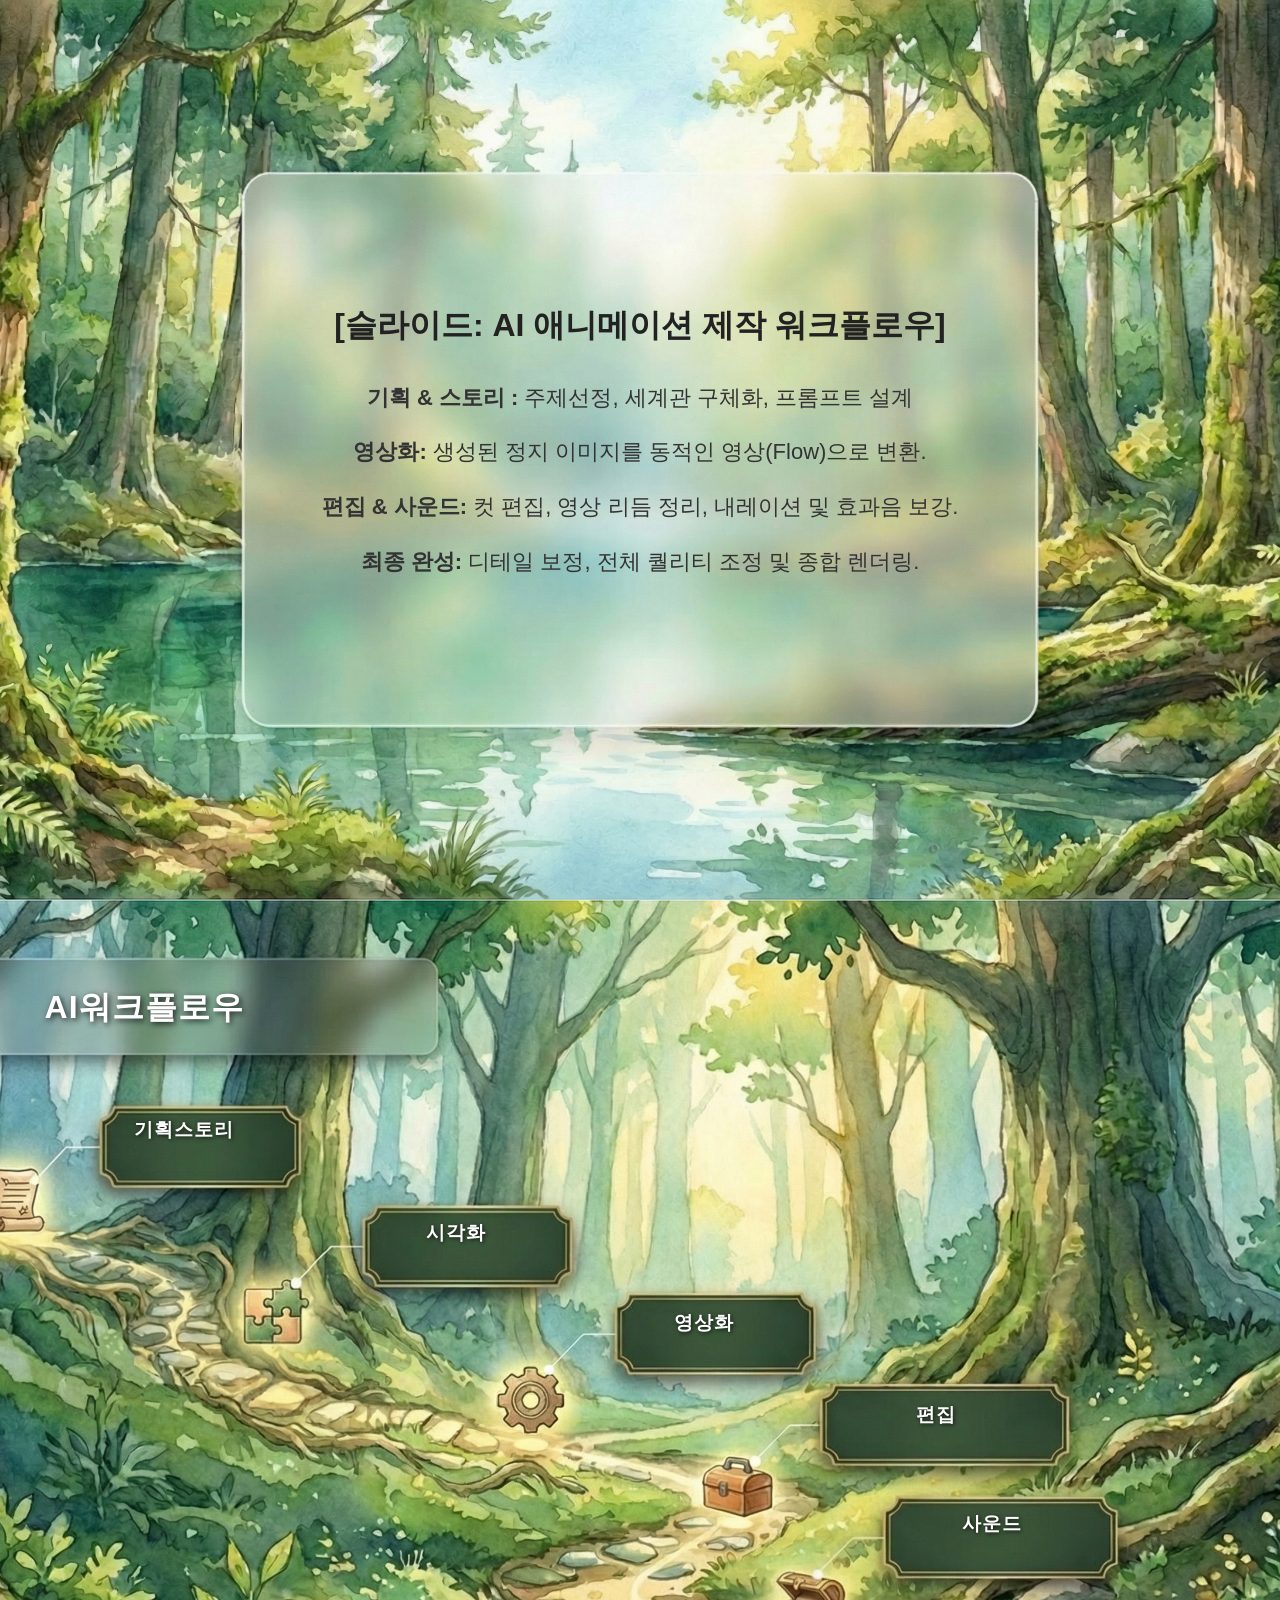
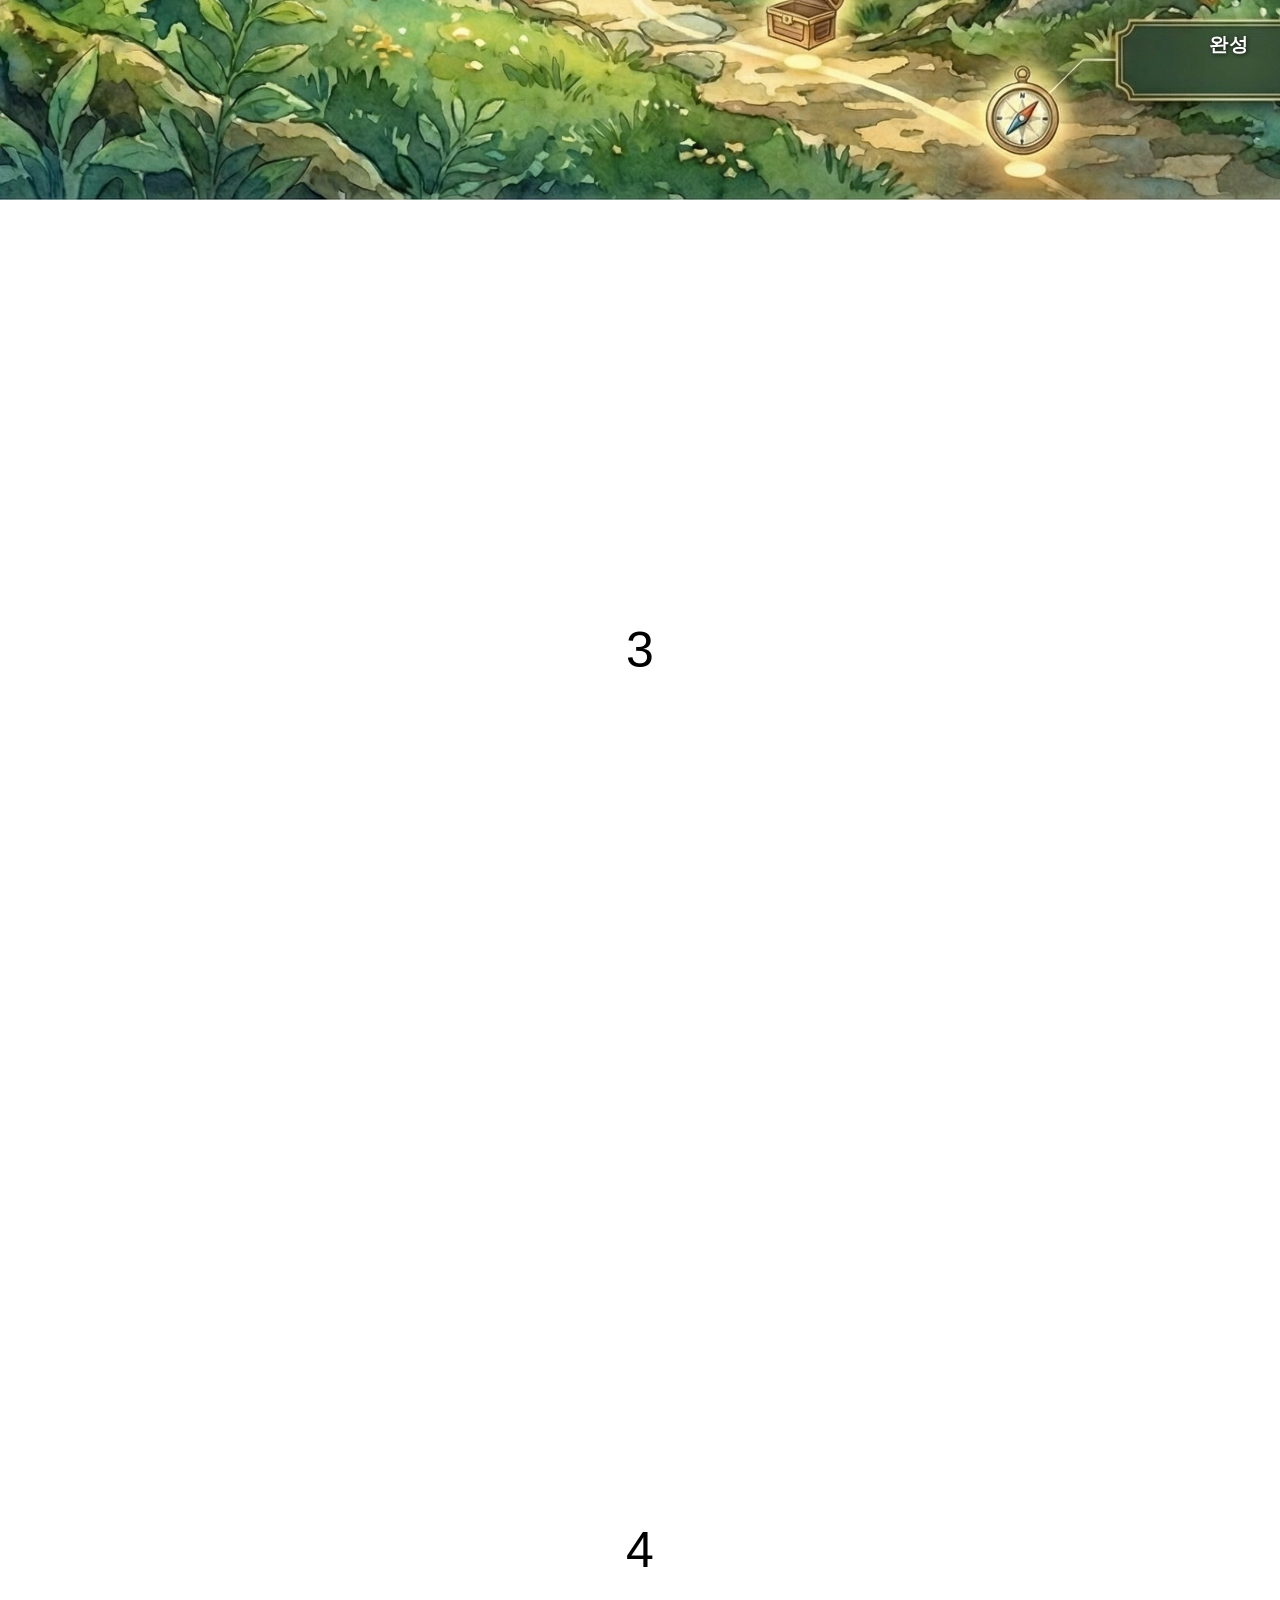
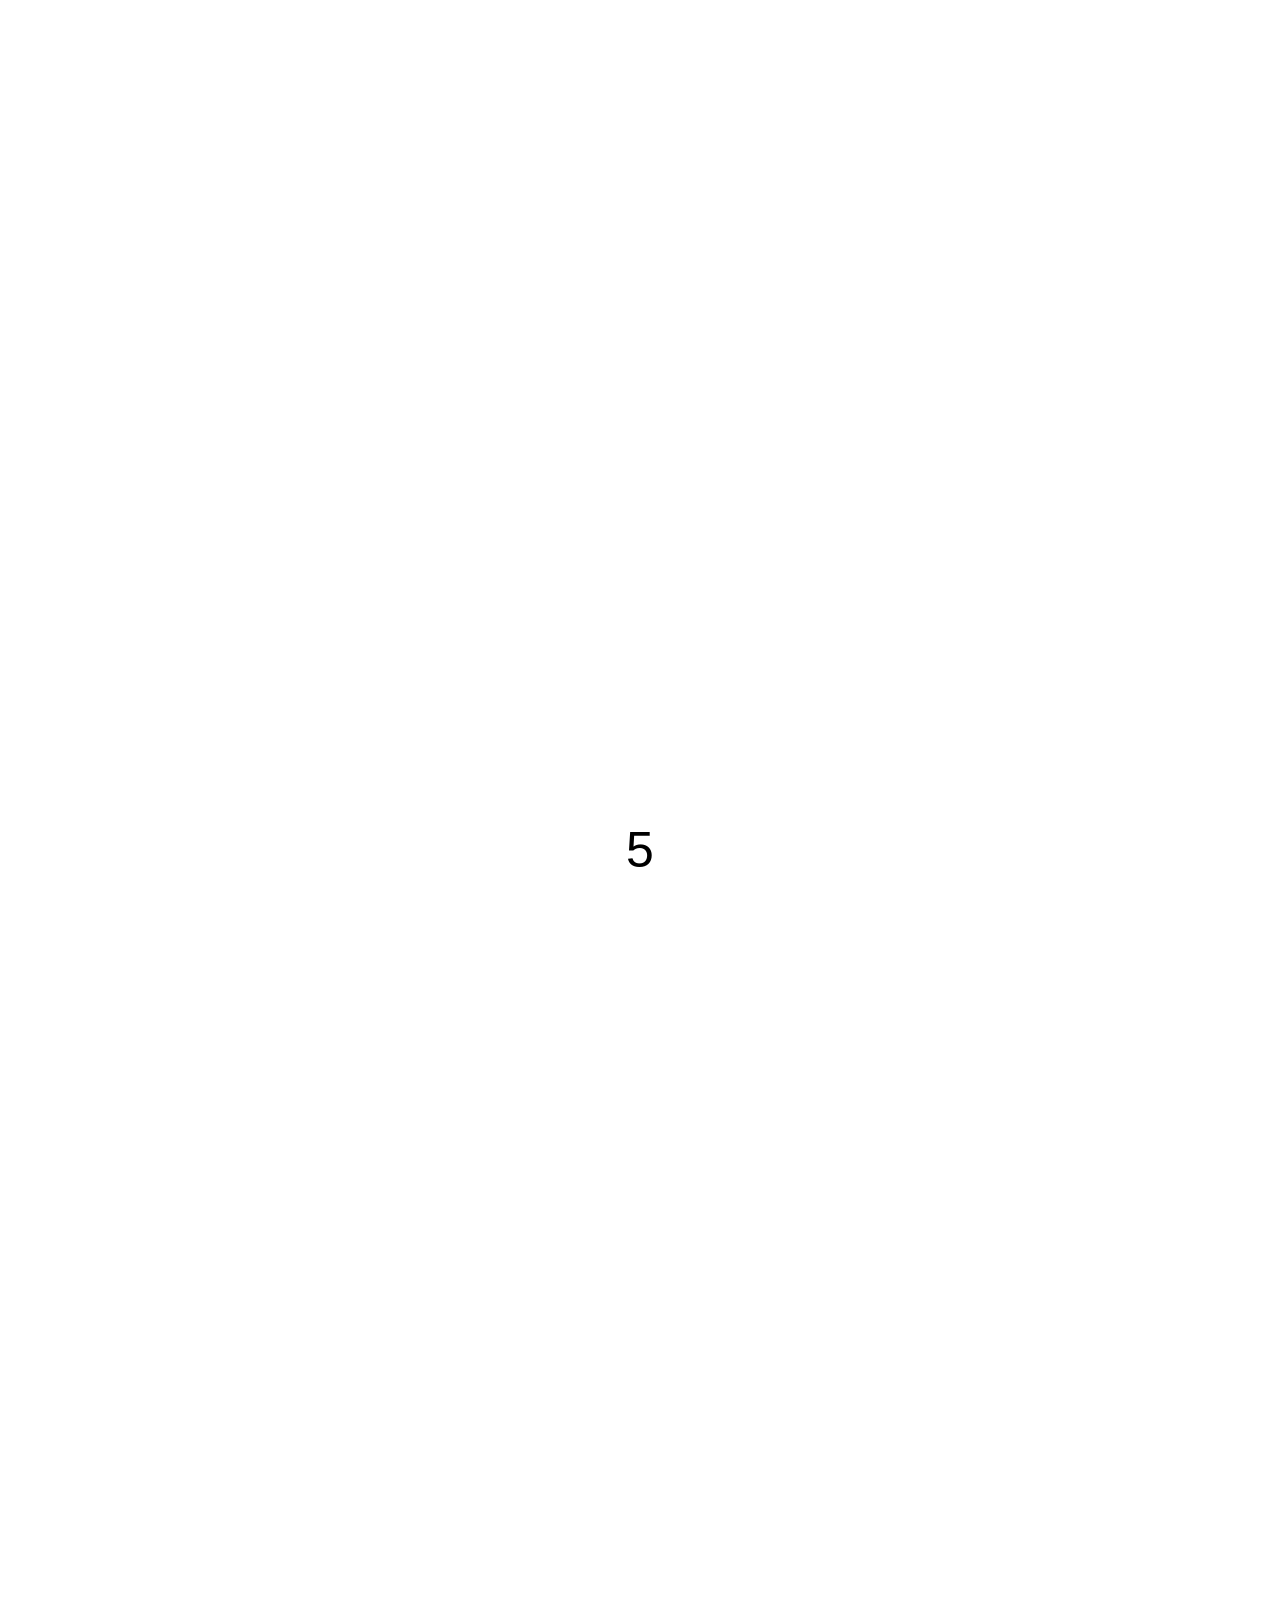
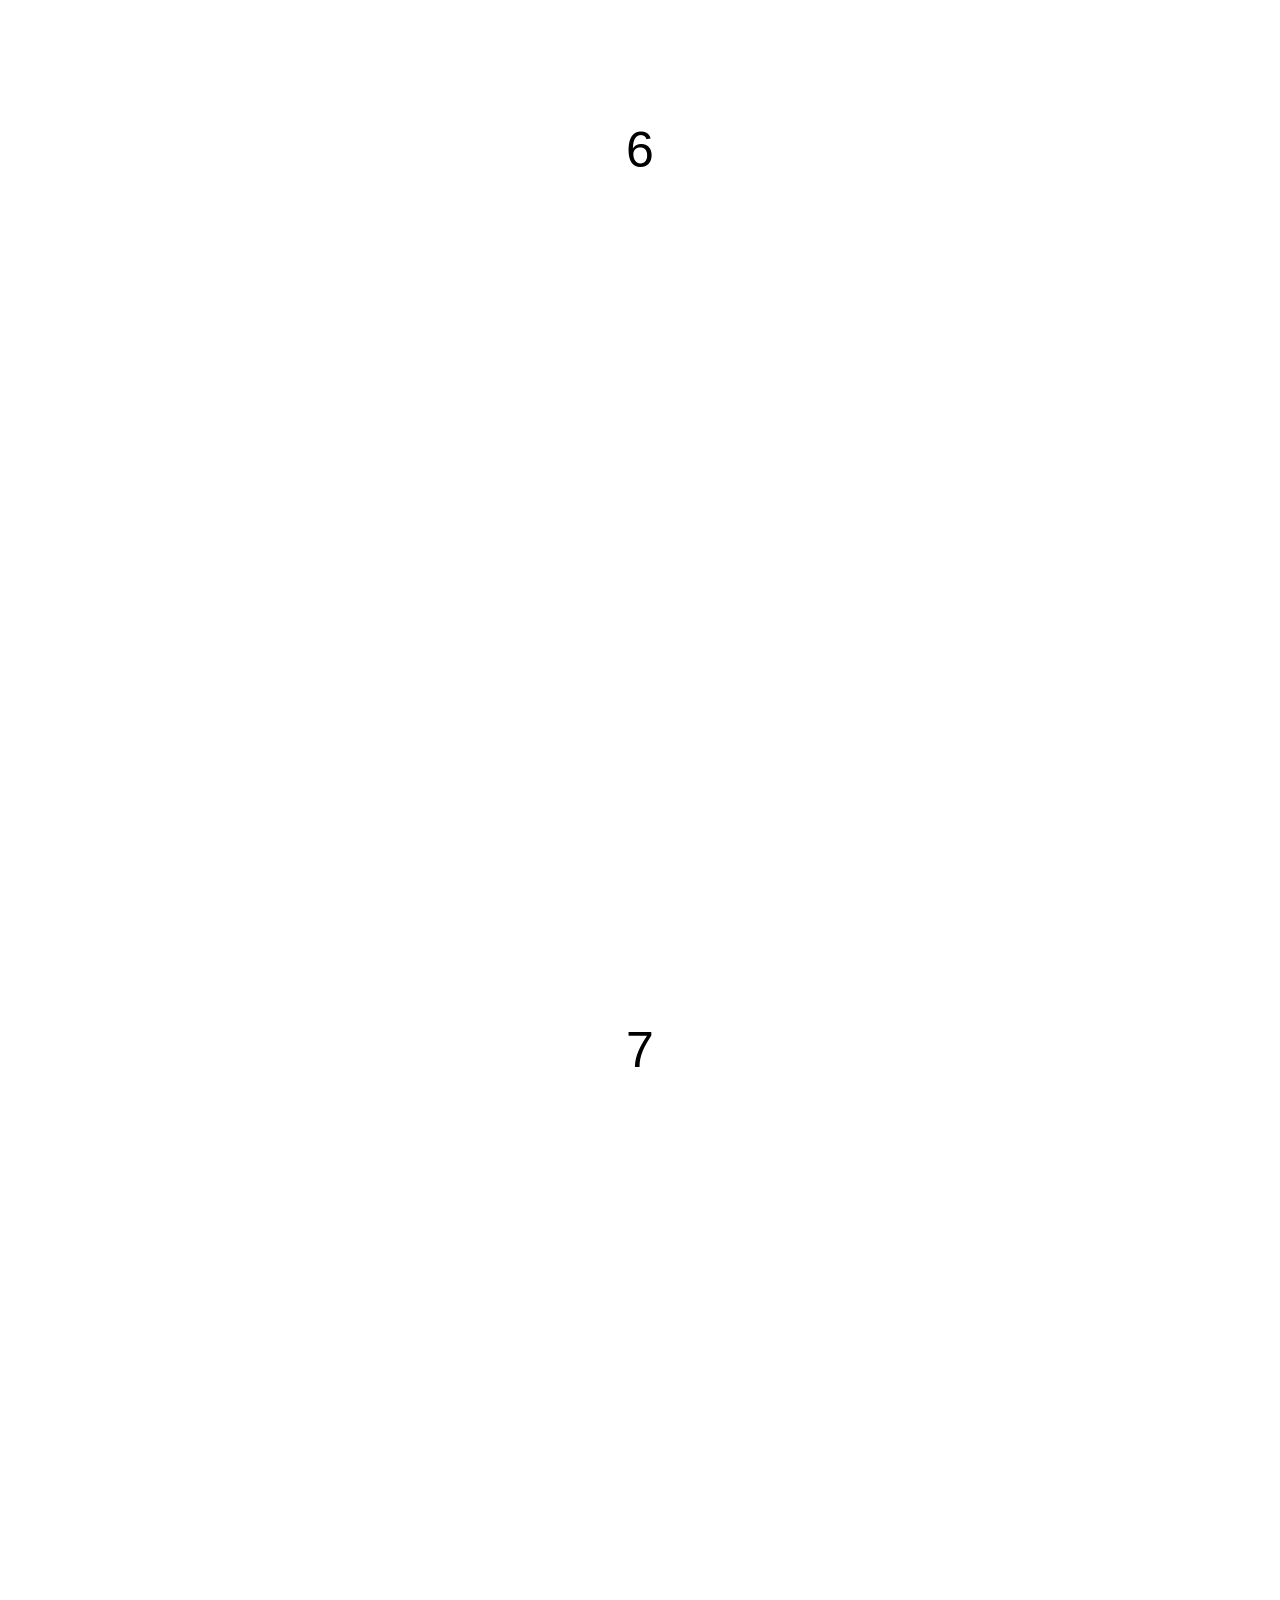
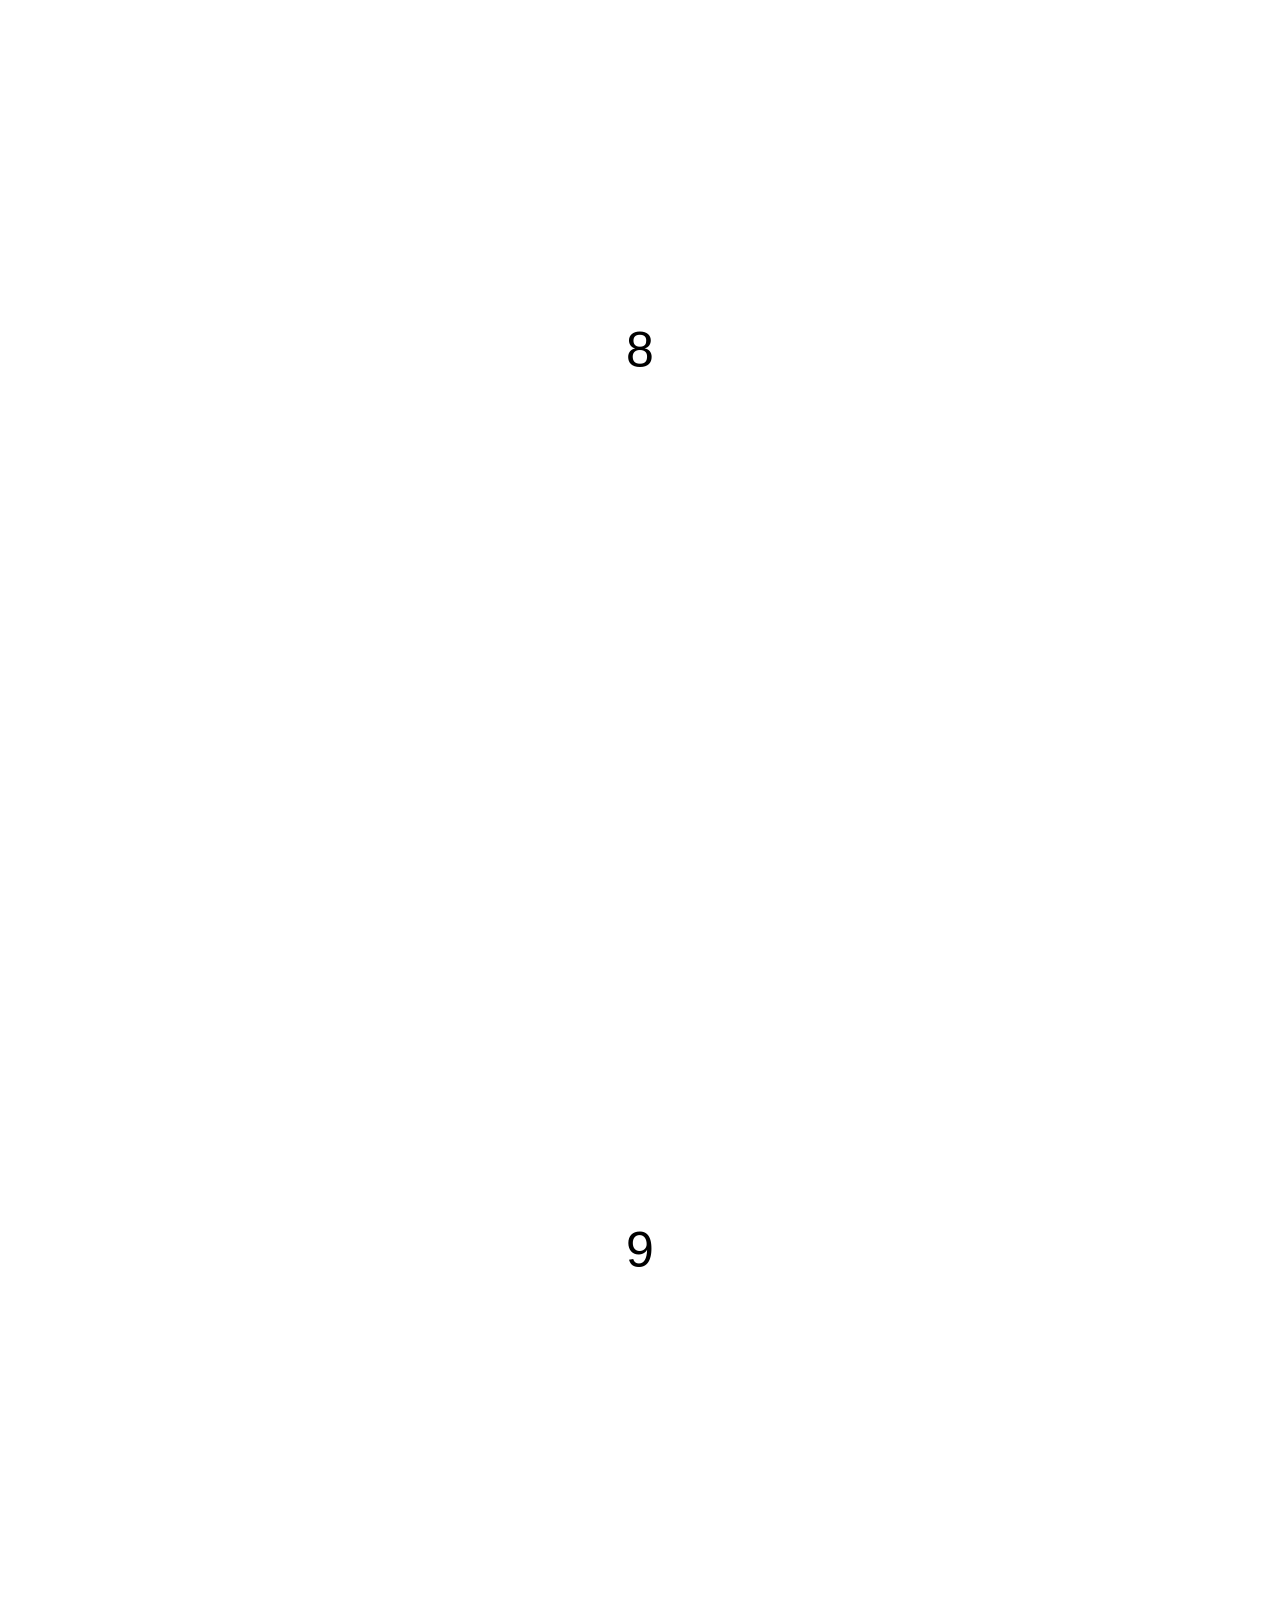
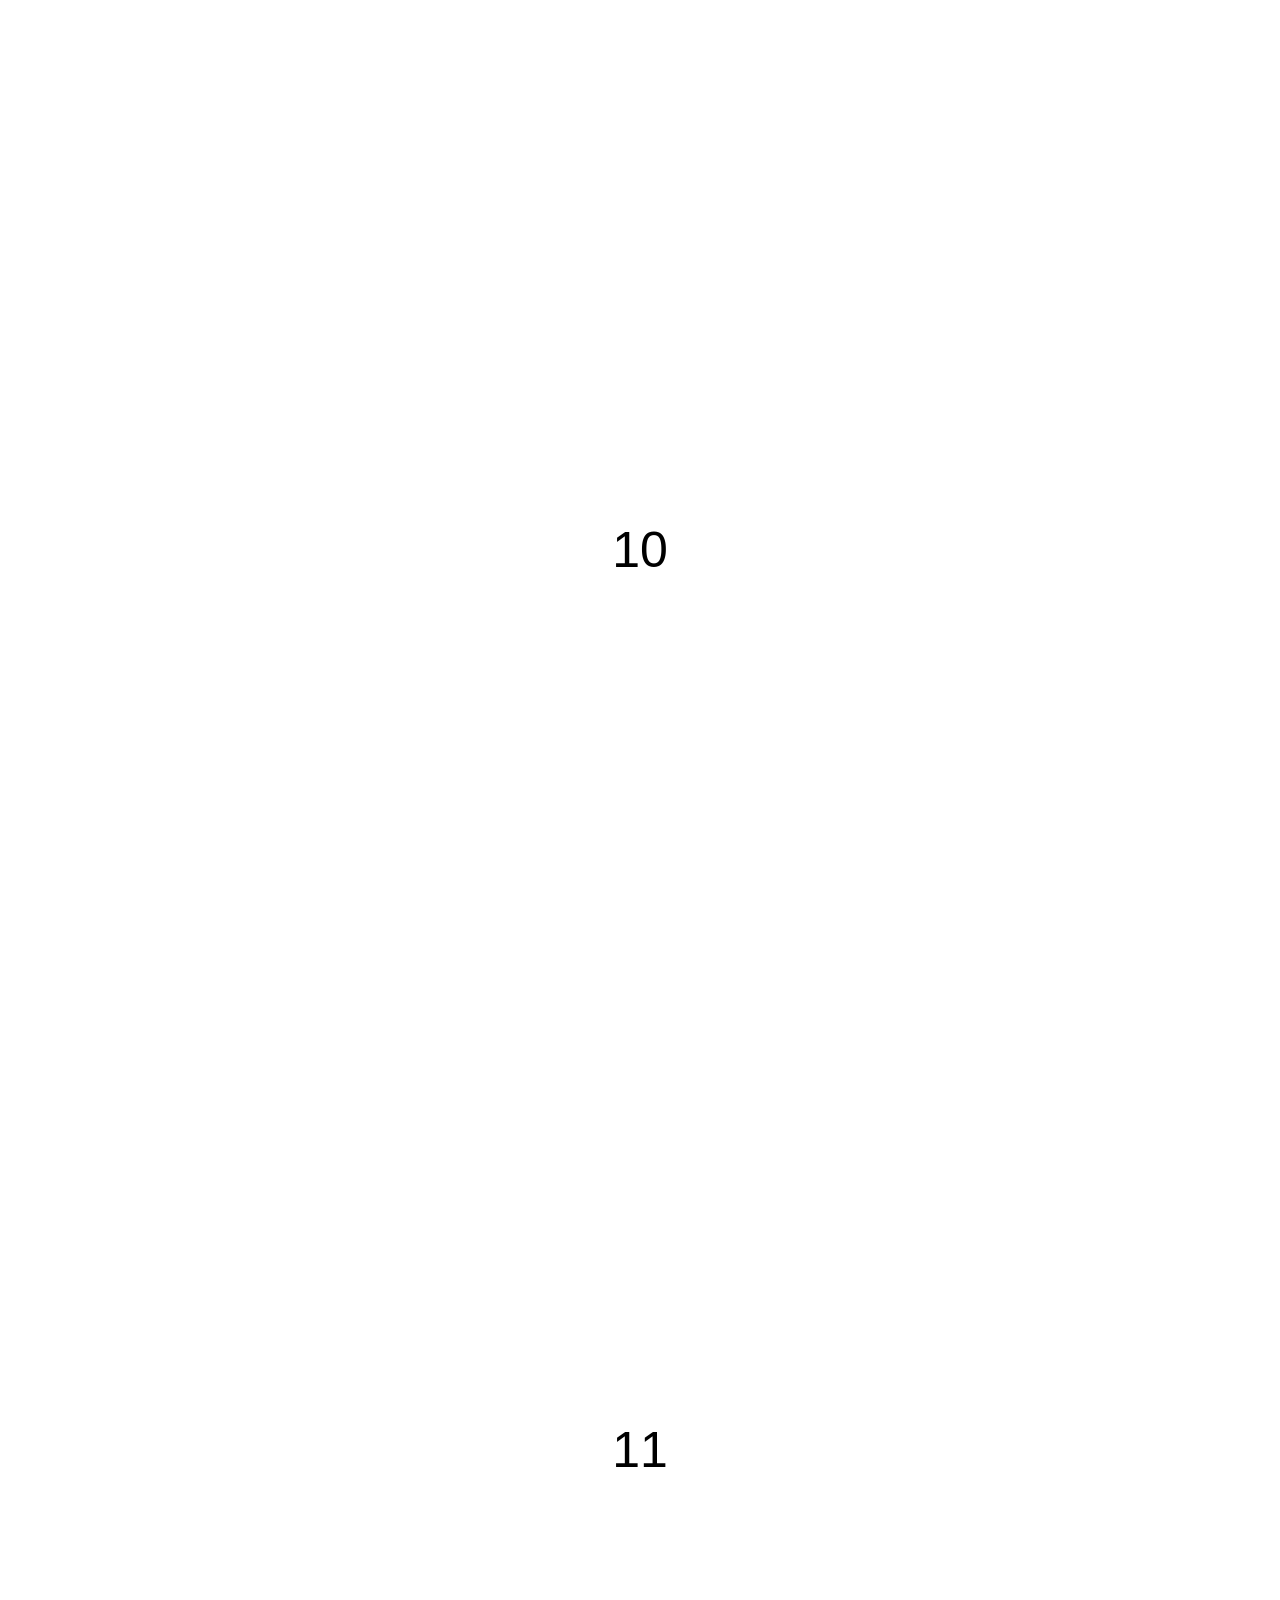
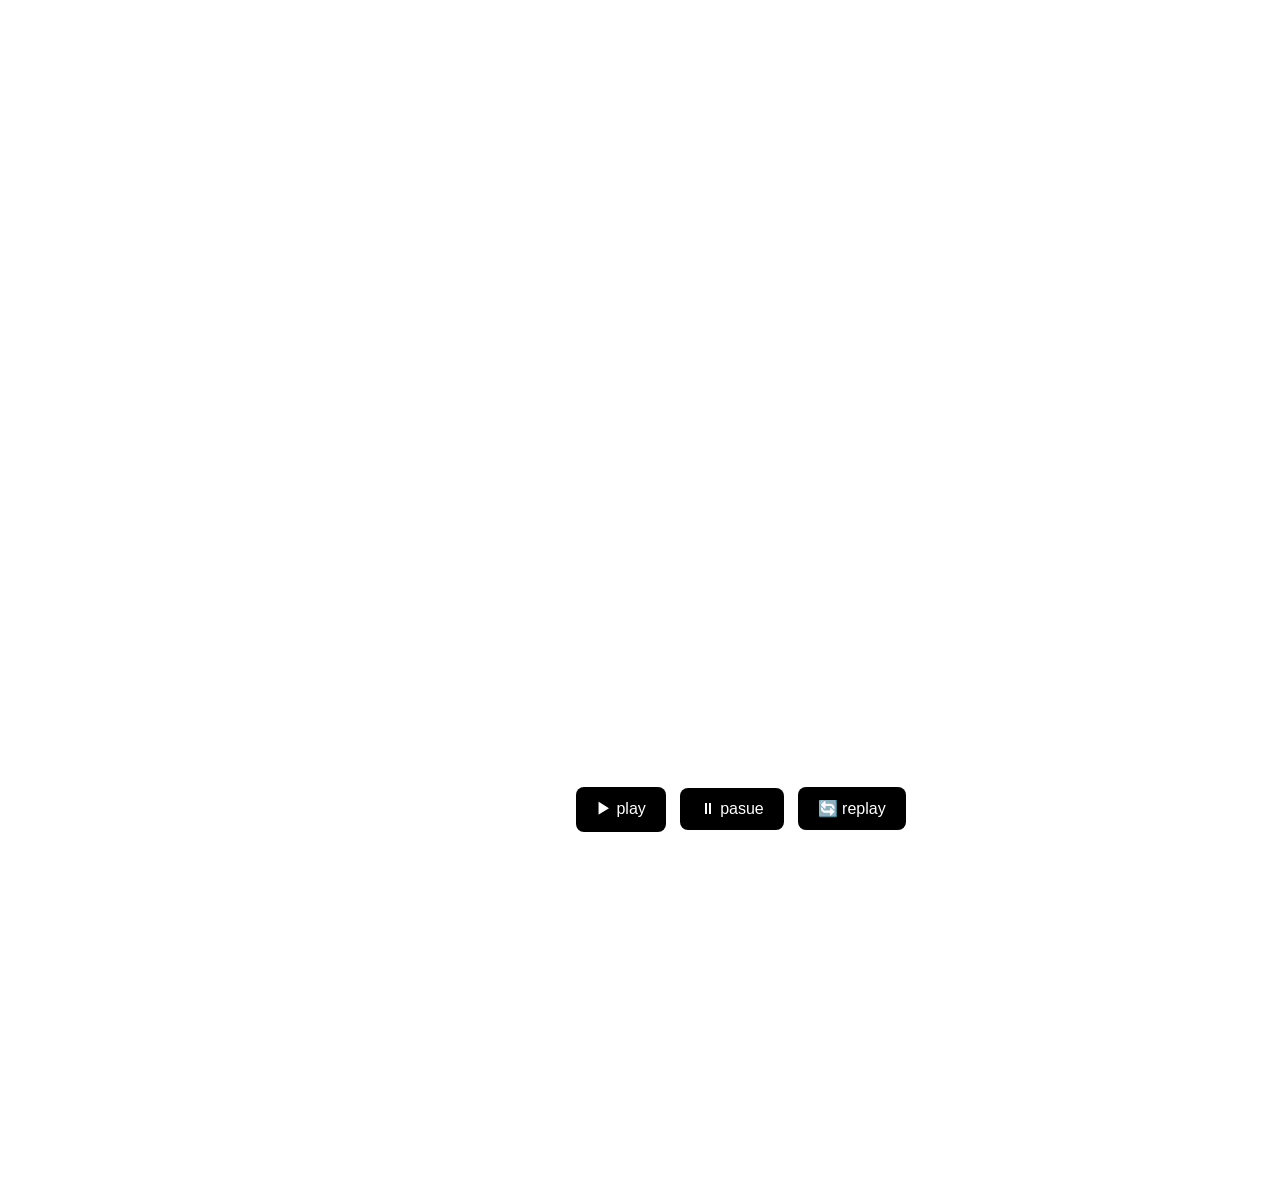
==== html/personal1.html @ 49ba4412 "first commit" ====
<!doctype html>
<html lang="ko">
  <head>
    <meta charset="UTF-8" />
    <meta name="viewport" content="width=device-width, initial-scale=1.0" />
    <title>개인 1차 프로젝트 personal1.html</title>
    <link rel="stylesheet" href="../css/personal1.css" />
  </head>
  <body>
    <section class="page s1">
      <div class="content-box">
        <h2>[슬라이드: AI 애니메이션 제작 워크플로우]</h2>
        <ul>
          <li>
            <strong> 기획 & 스토리 :</strong> 주제선정, 세계관 구체화, 프롬프트
            설계
          </li>
          <li>
            <strong>영상화:</strong> 생성된 정지 이미지를 동적인 영상(Flow)으로
            변환.
          </li>
          <li>
            <strong>편집 & 사운드:</strong> 컷 편집, 영상 리듬 정리, 내레이션 및
            효과음 보강.
          </li>
          <li>
            <strong>최종 완성:</strong> 디테일 보정, 전체 퀄리티 조정 및 종합
            렌더링.
          </li>
        </ul>
      </div>
    </section>

    <section class="page s2">
       <div class="roadmap-container">
         <div class="roadmap-text title-text">AI워크플로우</div>
         <div class="roadmap-text step1">기획스토리</div>
         <div class="roadmap-text step2">시각화</div>
         <div class="roadmap-text step3">영상화</div>
         <div class="roadmap-text step4">편집</div>
         <div class="roadmap-text step5">사운드</div>
         <div class="roadmap-text step6">완성</div>
       </div>  
    </section>

    
    <section class="page">3</section>
    <section class="page">4</section>
    <section class="page">5</section>
    <section class="page">6</section>
    <section class="page">7</section>
    <section class="page">8</section>
    <section class="page">9</section>
    <section class="page">10</section>
    <section class="page">11</section>
    <section class="page video-page">
      <video class="bg-video" id="myvideo">
        <source src="../video/peaceland.mp4"
          type="video/mp4" />
        브라이저가 video를 지원하지 않습니다.
      </video>
      <div class="video-controls">
        <button id="playBtn"> ▶ play </button>
        <button id="pauseBtn"> ⏸ pasue </button>
        <button id="replayBtn"> 🔄 replay </button>
      </div>  
    </section>
    <script>
       const video = document.getElementById('myvideo');
       document.getElementById("playBtn").addEventListener("click",()=> {video.play();});
       document.getElementById("pauseBtn").addEventListener('click',()=>{video.pause();});
       document.getElementById("replayBtn").addEventListener('click',()=>{ video.currentTime = 0;
        video.play();}); 
    </script>
  </body>
</html>
---- css/personal1.css ----
* {
  margin: 0;
  padding: 0;
  box-sizing: border-box;
  font-family: "Pretendar", sans-serif;
}

body {
  height: 100vh;
  background-size: cover ;
  background-position: center;
  background-repeat: no-repeat;
}

.page {
  height: 100vh;
  display: flex;
  justify-content: center;
  align-items: center;
  font-size: 50px;
}

html {
  scroll-snap-type: y mandatory;
}

section {
  scroll-snap-align: start;
}

.s1 {
  background-image: url('../img/personal1/연습1.png');
  background-size: cover;
  background-position: center;
  background-repeat: no-repeat;
}

.content-box {
   padding: 50px 70px;
   text-align: center;
   max-width: 900px;
   width: 90%;
}

.content-box h2 {
  font-size: 32px;
  margin-bottom: 30px;
  color: #222;
  font-weight: 700;
}

.content-box ul {
  list-style: none;
  padding: 0;
}

.content-box li {
  font-size: 22px;
  line-height: 1.8;
  color: #333;
  margin-bottom: 15px;
  word-break: keep-all;
}

.content-box li strong {
   font-weight: 700;
}

/* section 2번째 */
.s2 {
  position: relative; /* 자기자신 기준 */
  display: flex;
  justify-content: center;
  align-items: center;
  overflow: hidden;
  background-color: #000;
}

.roadmap-container {
  position: absolute; /* 절대값 위치 */
  width: 100vw;
  height: 56.25vw;
  min-height: 100vh;
  min-width: 177.77vh;
  background-image: url('../img/personal1/연습2.png');
  background-size: cover;
  user-select: none;
}

.roadmap-text {
  position: absolute;
  color: #fff;
  font-weight: 600;
  text-align: center;
  transform: translate(-50%, -50%);
  text-shadow: 1px 1px 4px rgba(0,0,0,0.8);
  font-size: clamp(14px, 1.5vw, 24px);
  letter-spacing: 1px;  
}

.title-text {
  top: 12%;
  left: 19%;
  font-size: clamp(18px, 2.5vw, 36px);
  font-weight: 800;
  text-shadow: 2px 2px 6px rgba(0,0,0,0.8);
}

.step1 {
  top: 25.5%;
  left: 21.5%;
} /* 기획스토리 */
.step2 {
  top: 37%;
  left: 38.5%;
} /* 시각화 */
.step3 {
  top: 47%;
  left: 54%;
} /* 영상화 */
.step4 {
  top: 57.2%;
  left: 68.5%;
} /* 편집 */
.step5 {
  top: 69.3%;
  left: 72%;
} /* 사운드 */
.step6 {
  top: 82.8%;
  left: 86.8%;
} /* 완성 */

/* video page부분 */
.video-page {
  position: relative;
  width: 100%;
  height: 100vh;
  overflow: hidden;
}
.bg-video {
  position: absolute;
  top: 0%;
  left: 0%;
  width: 100%;
  transform: translate(-50,-50);
}

.video-controls{
  position: absolute;
  top: 52%;
  left: 45%;
}  

.video-controls button {
  padding: 12px 20px;
  font-size: 16px;
  background: black;
  color: white;
  border: none;
  cursor: pointer;
  border-radius: 8px;
}
.video-controls button:hover{
  background: #333;
}
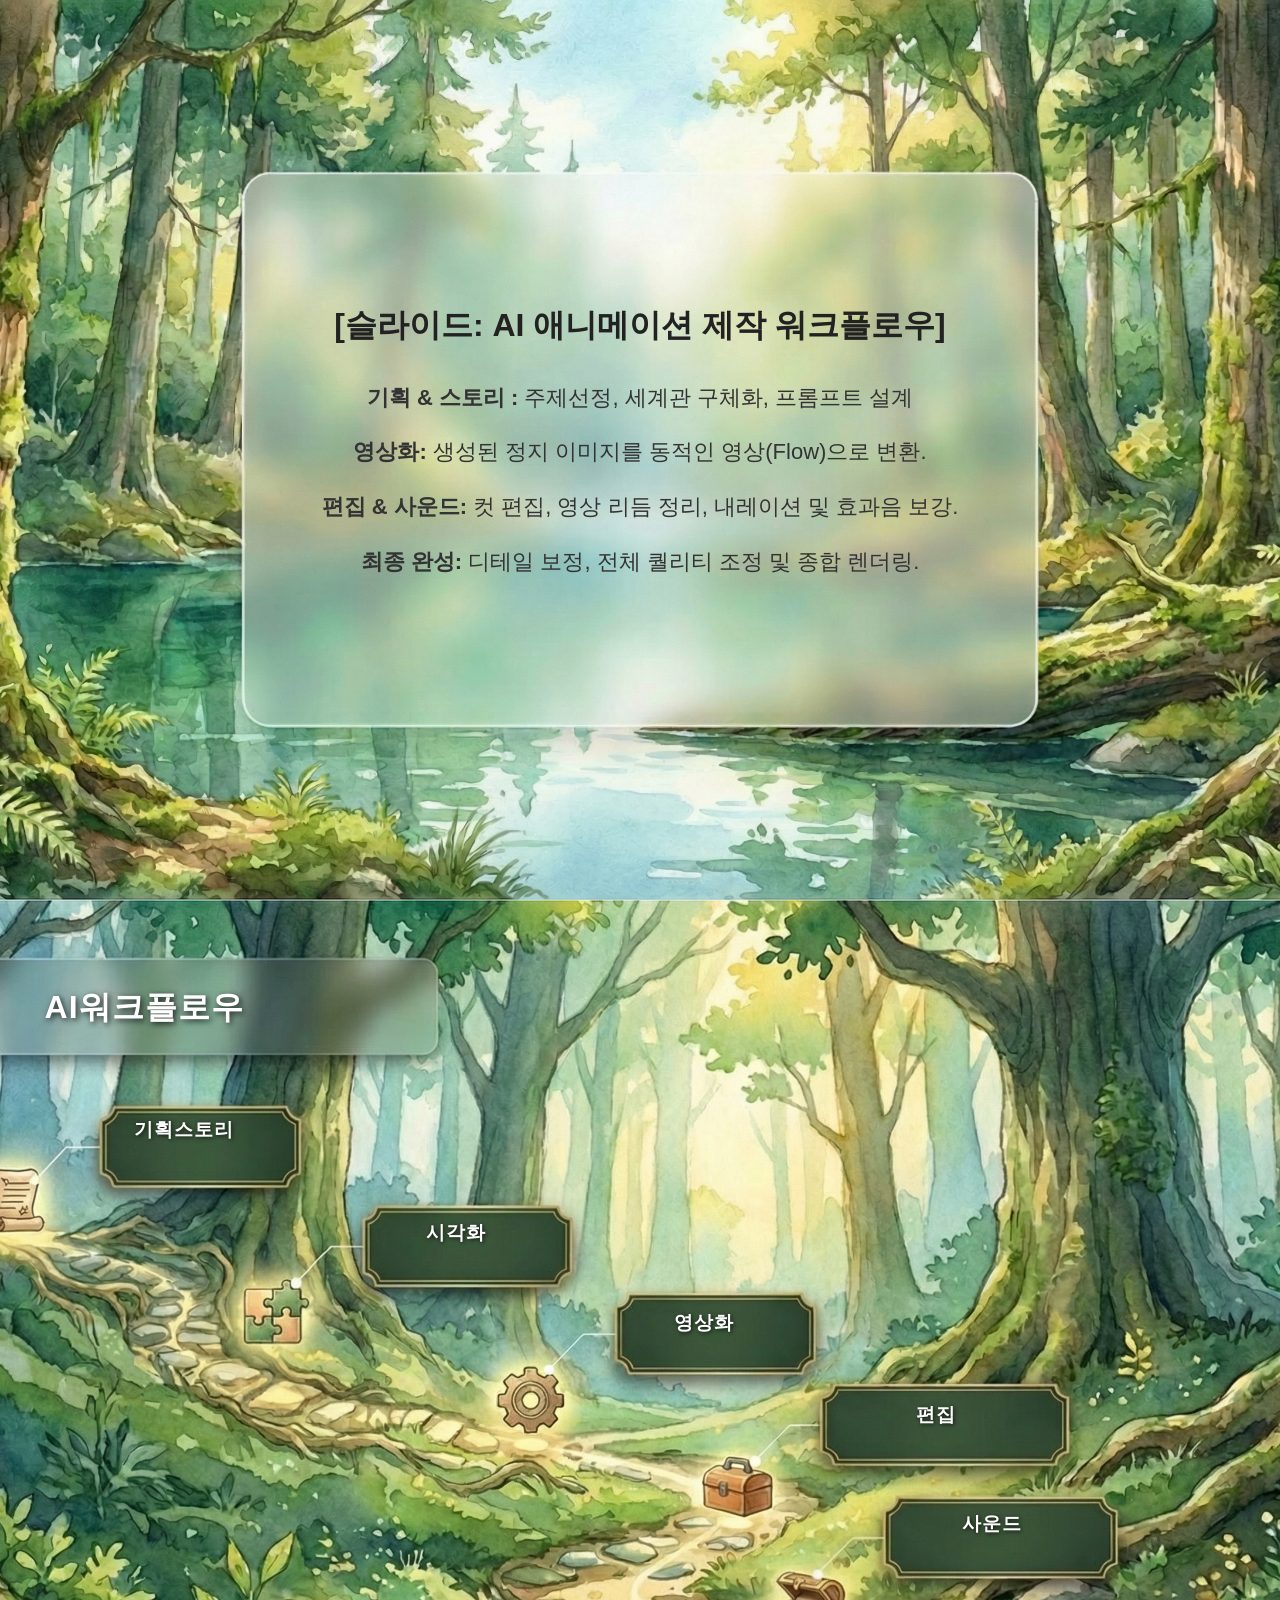
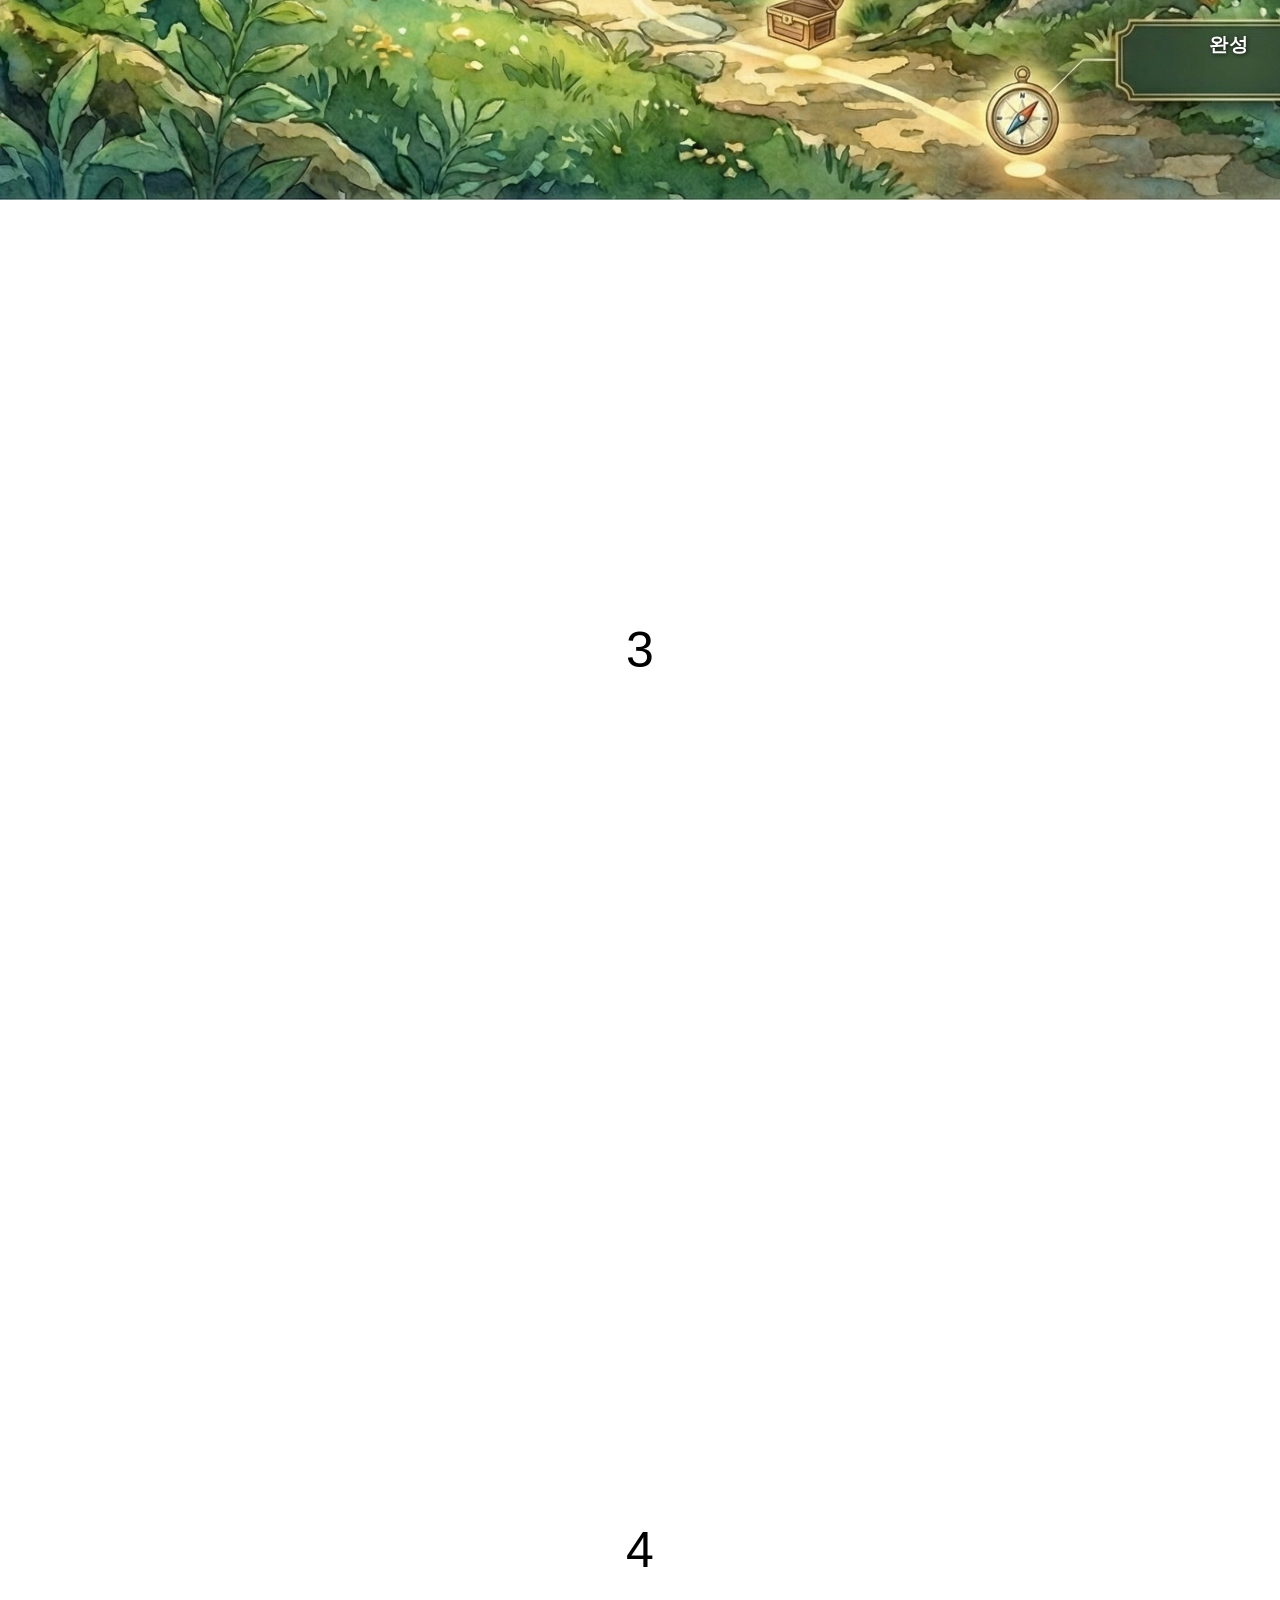
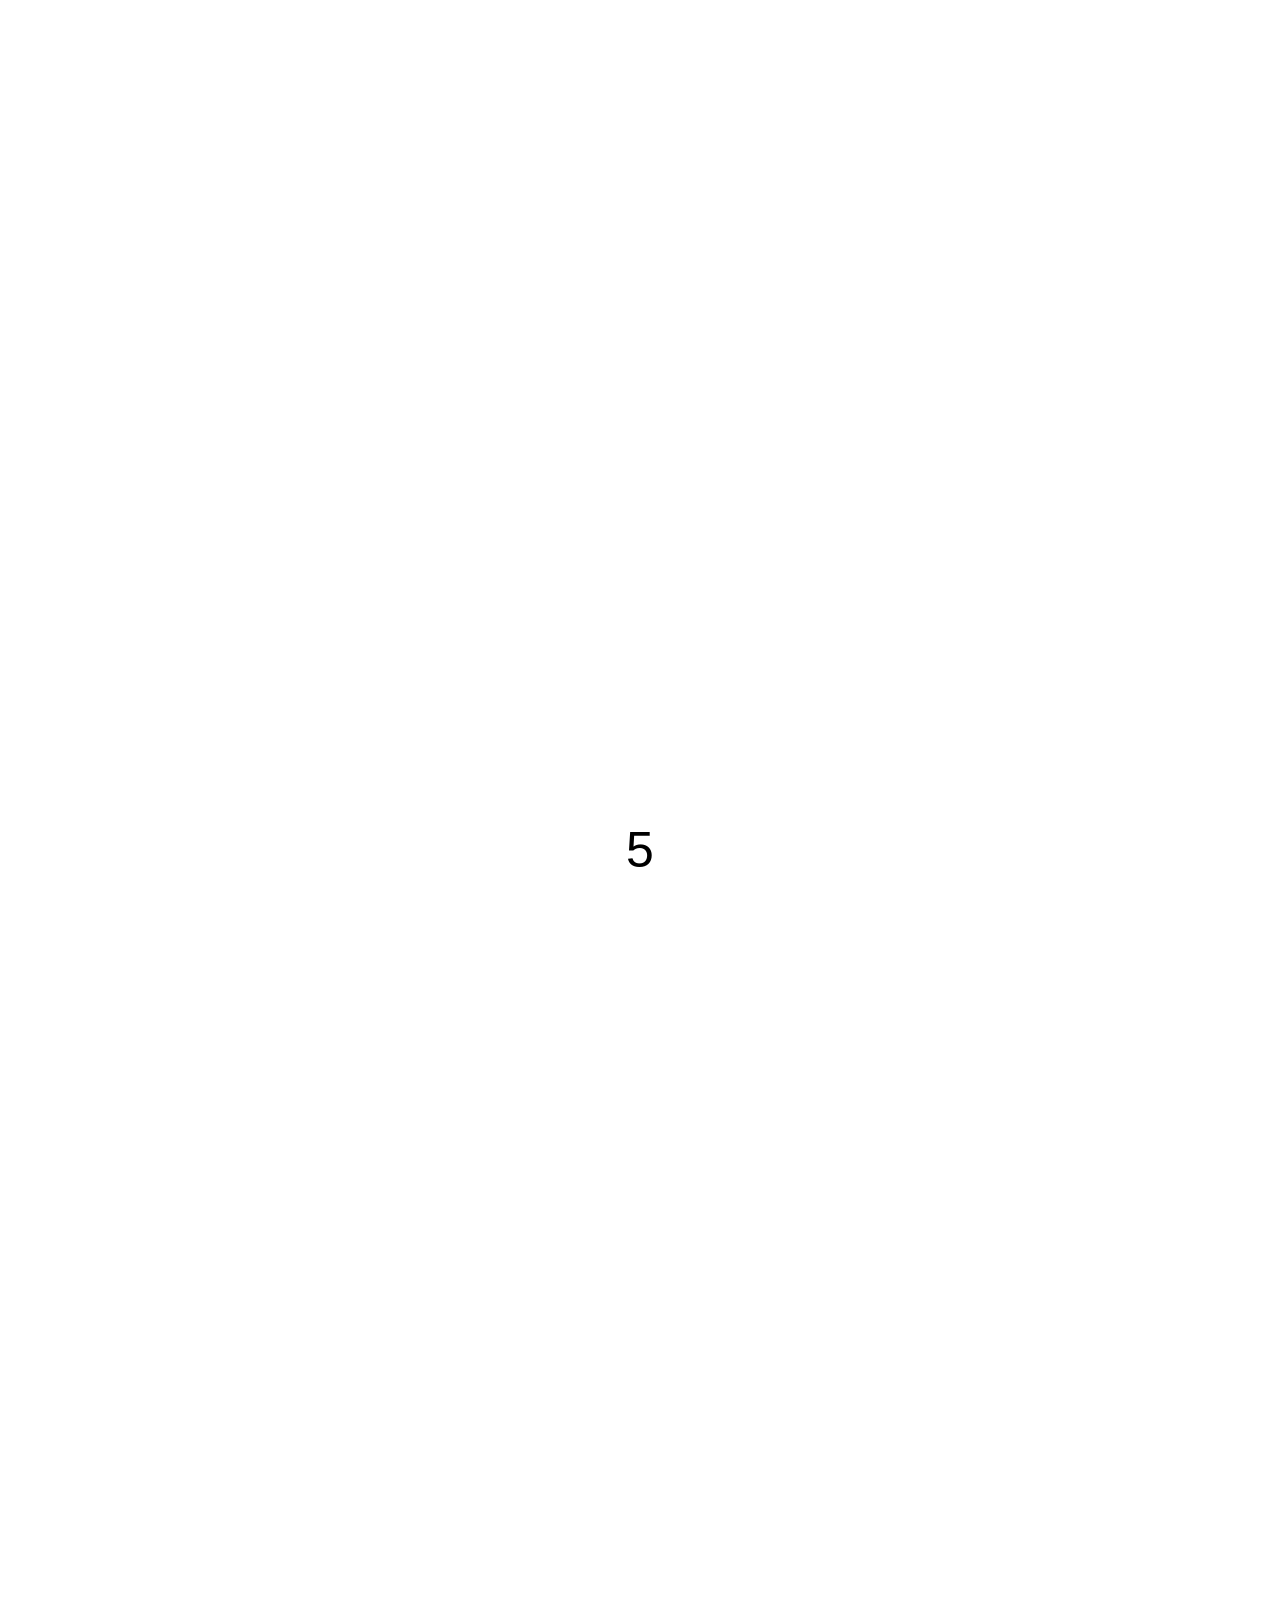
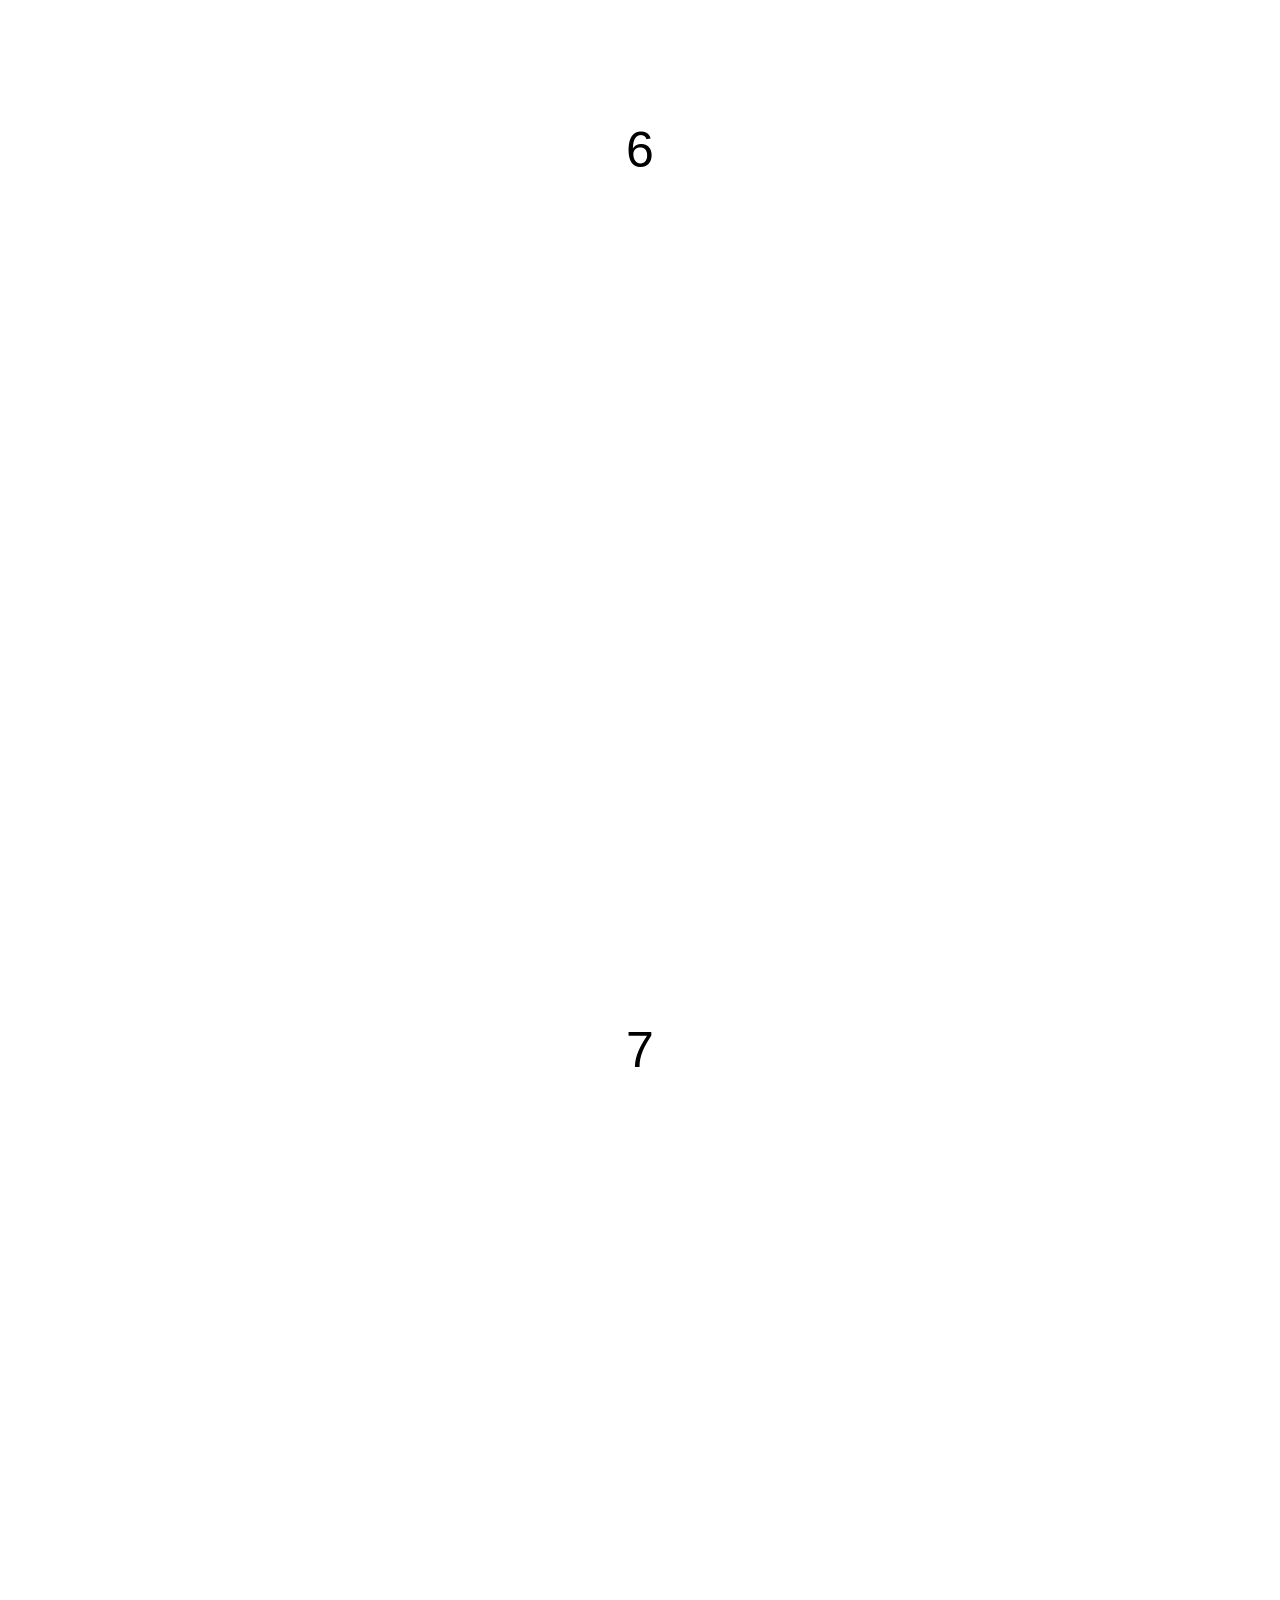
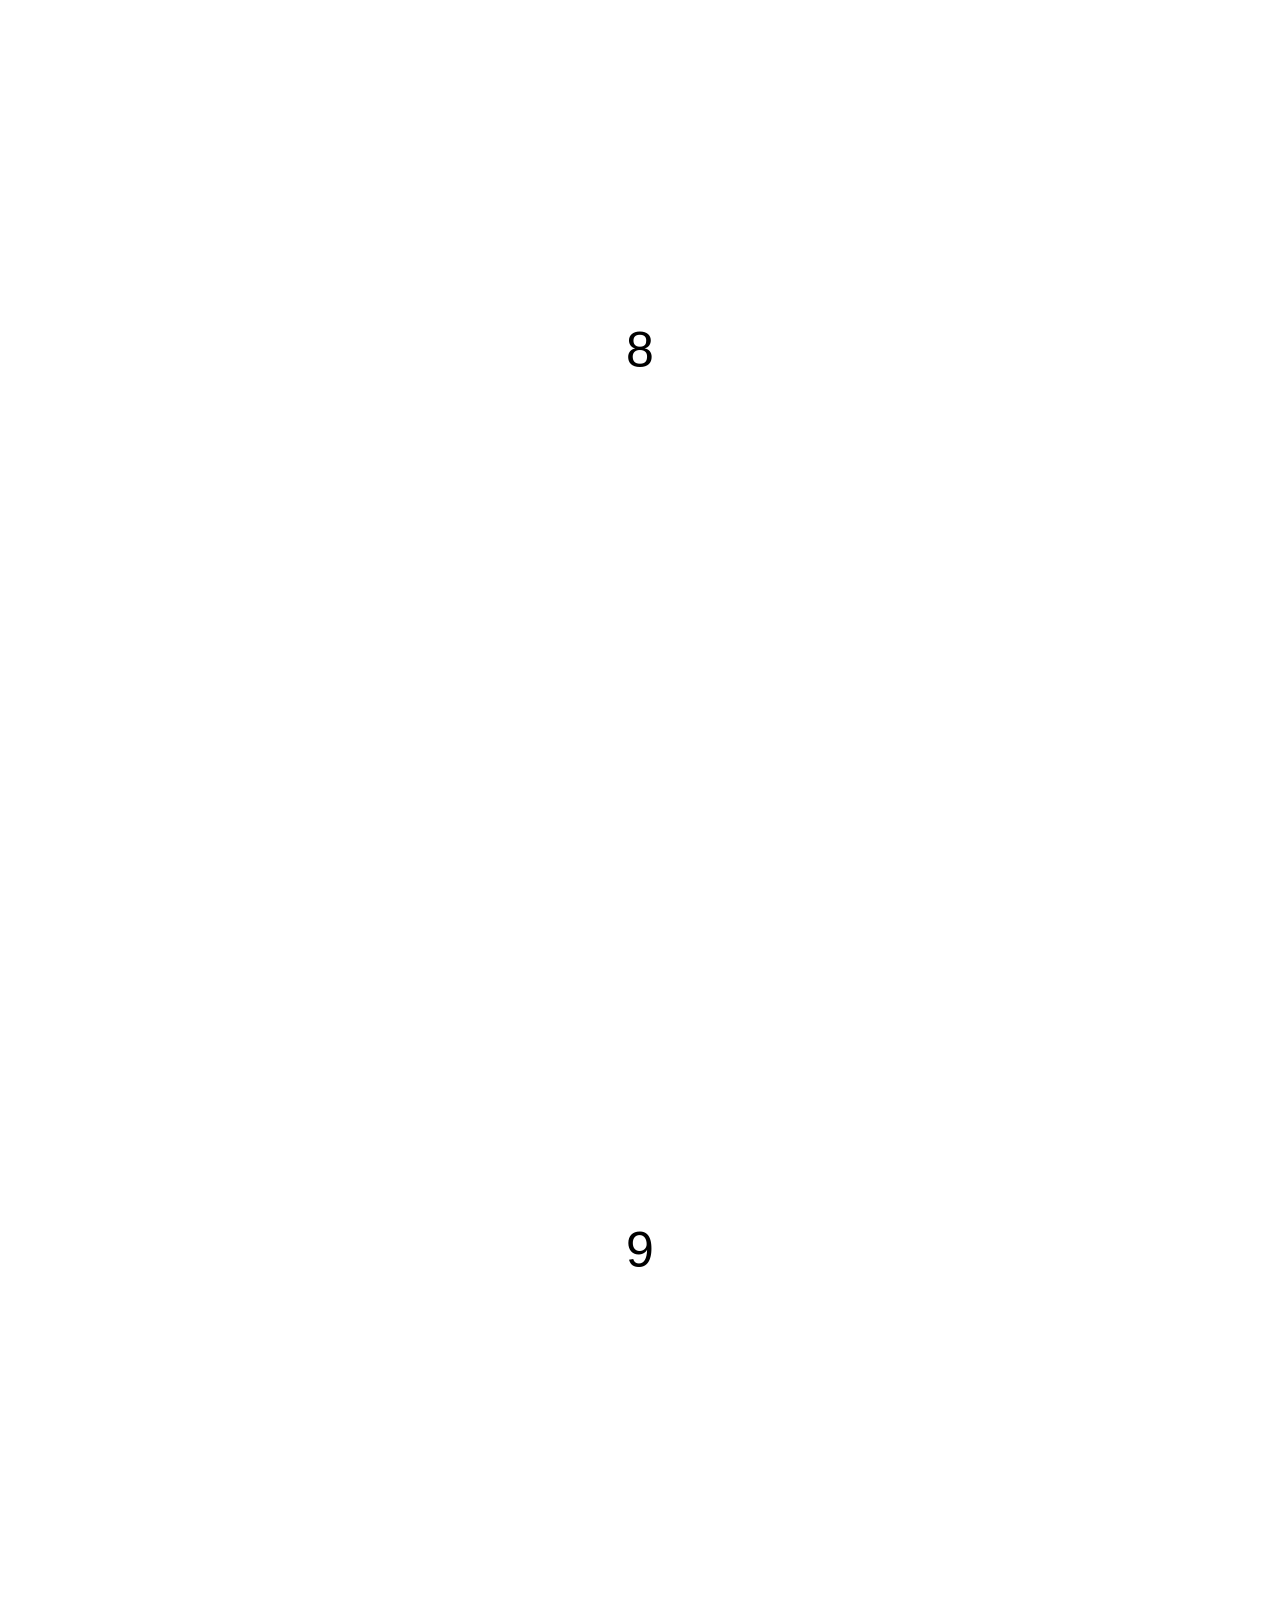
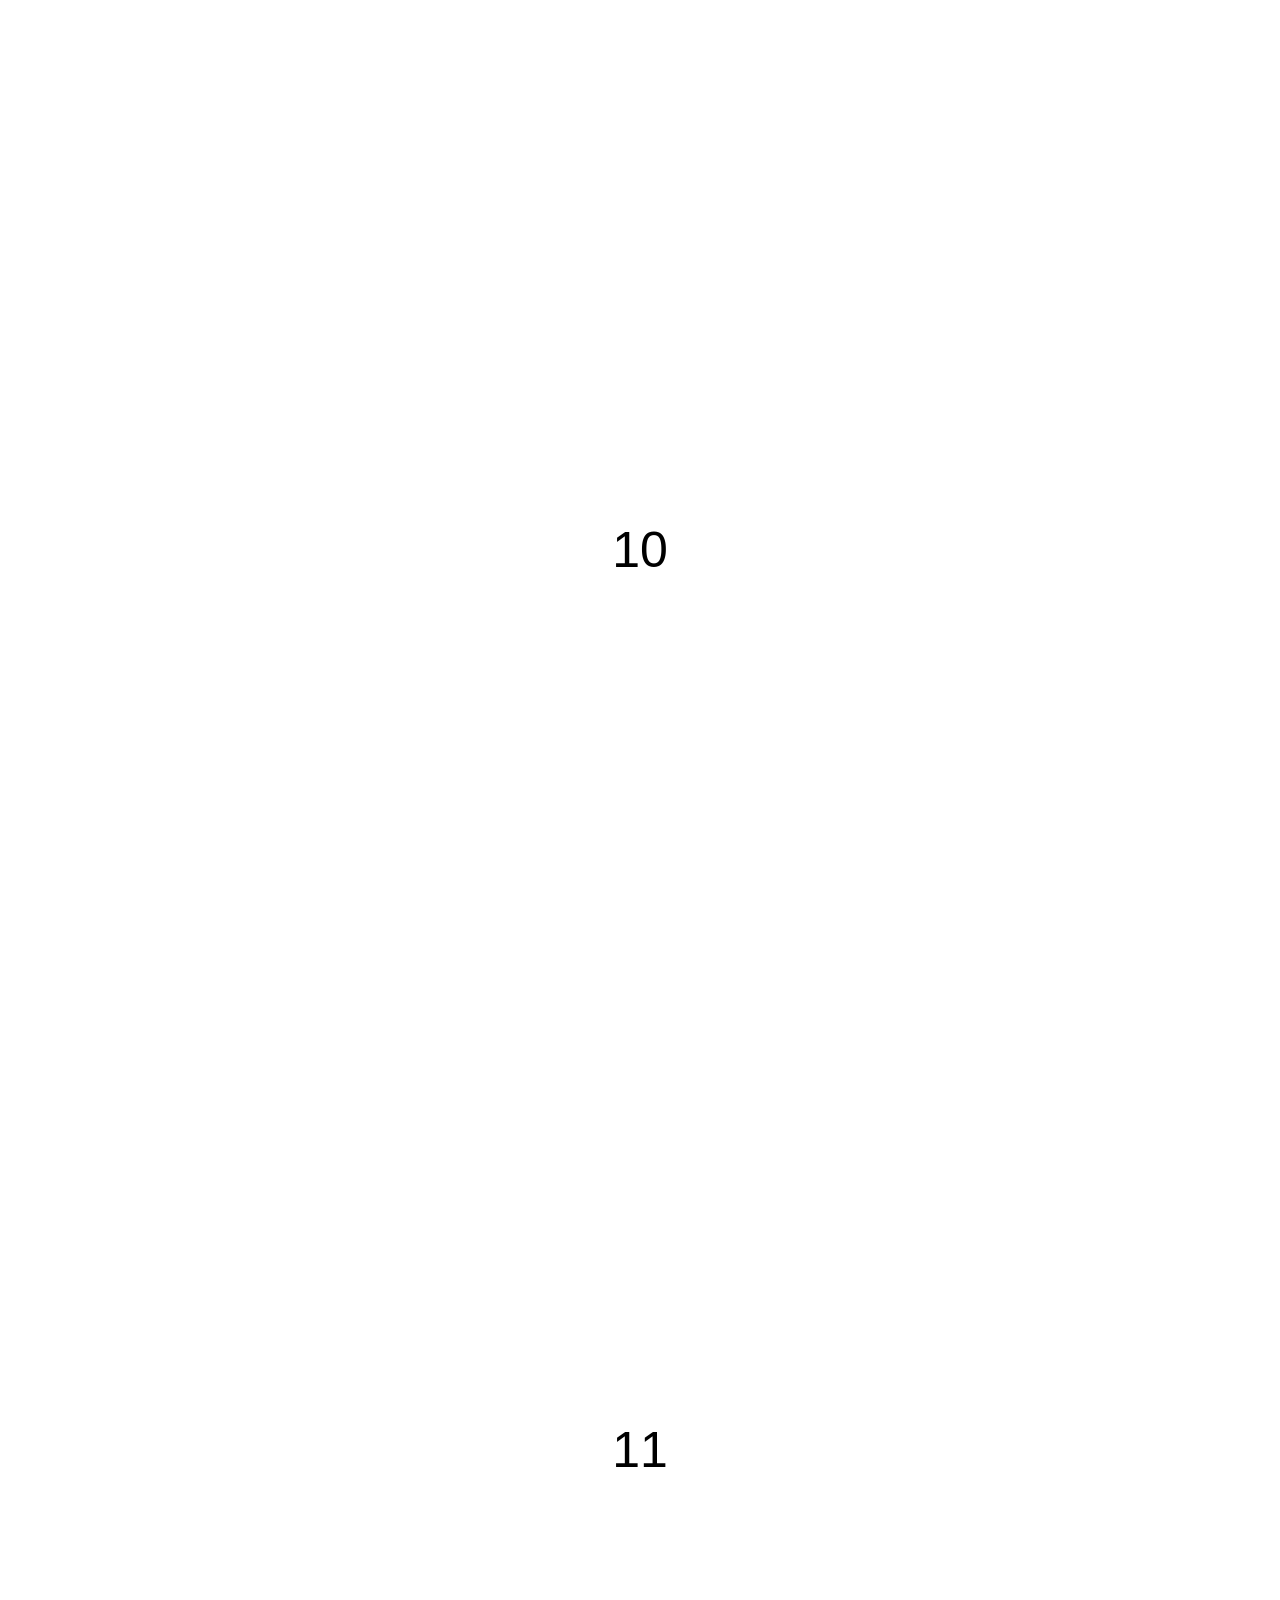
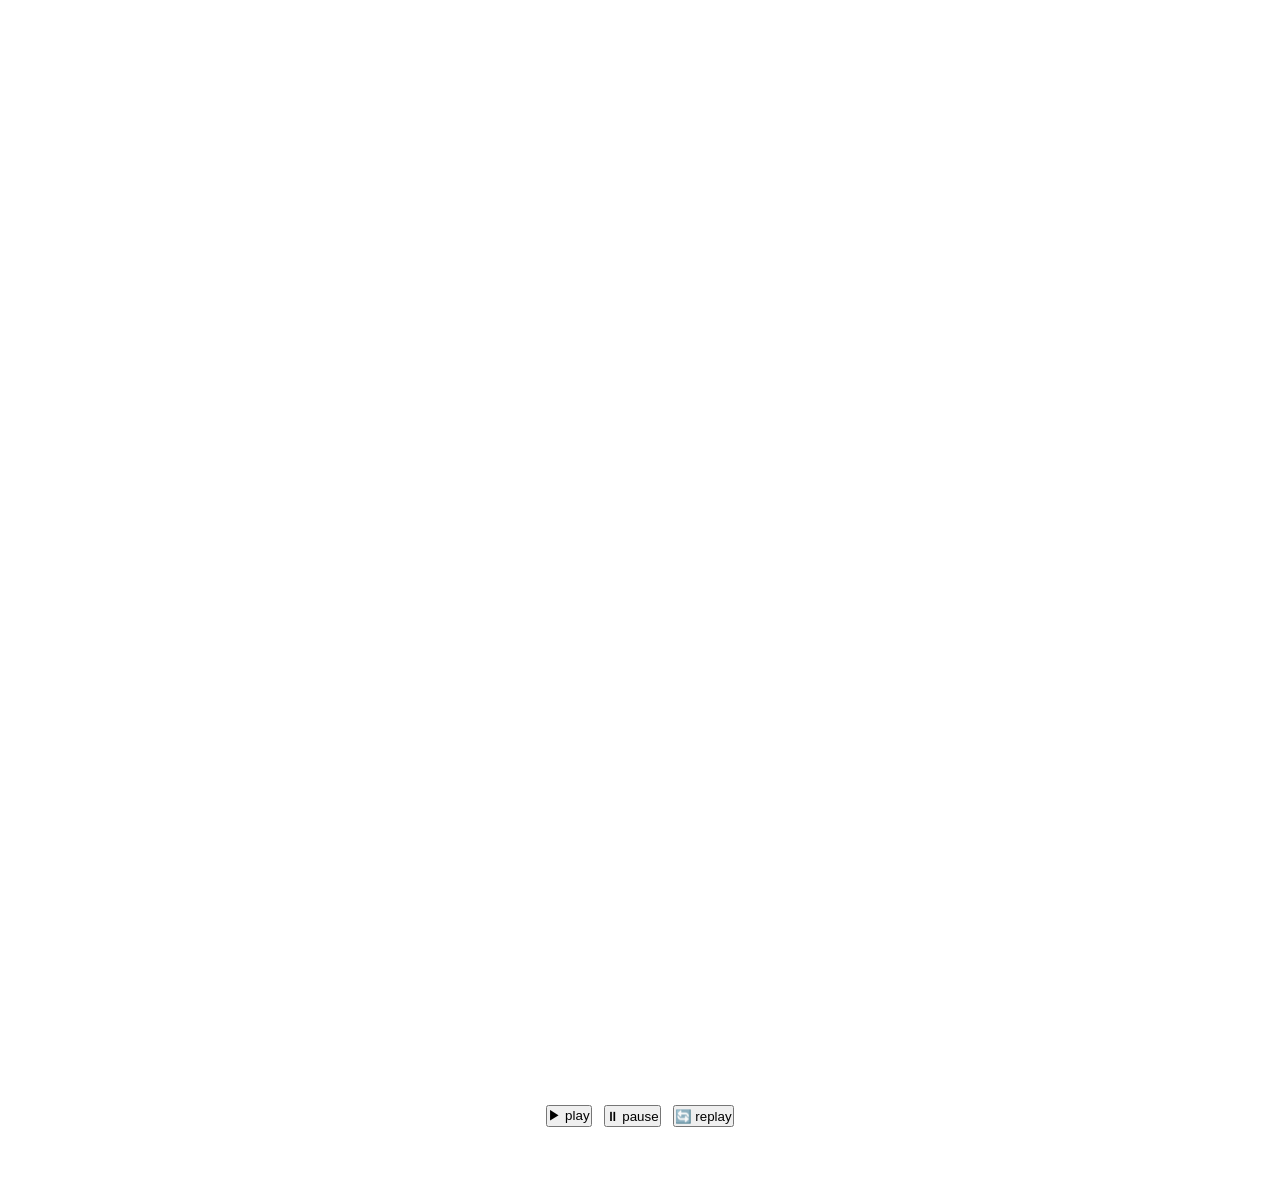
==== commit 65dad60f: "video modify" ====
--- a/html/personal1.html
+++ b/html/personal1.html
@@ -53,24 +53,46 @@
     <section class="page">9</section>
     <section class="page">10</section>
     <section class="page">11</section>
-    <section class="page video-page">
-      <video class="bg-video" id="myvideo">
-        <source src="../video/peaceland.mp4"
-          type="video/mp4" />
-        브라이저가 video를 지원하지 않습니다.
-      </video>
-      <div class="video-controls">
-        <button id="playBtn"> ▶ play </button>
-        <button id="pauseBtn"> ⏸ pasue </button>
-        <button id="replayBtn"> 🔄 replay </button>
-      </div>  
-    </section>
-    <script>
-       const video = document.getElementById('myvideo');
-       document.getElementById("playBtn").addEventListener("click",()=> {video.play();});
-       document.getElementById("pauseBtn").addEventListener('click',()=>{video.pause();});
-       document.getElementById("replayBtn").addEventListener('click',()=>{ video.currentTime = 0;
-        video.play();}); 
-    </script>
+<section class="page video-page">
+  <div class="video-wrapper">
+    <iframe
+      id="myIframe"
+      src="https://www.youtube.com/embed/tXhPL_tDxH8?enablejsapi=1"
+      title="YouTube video player"
+      frameborder="0"
+      allow="accelerometer; autoplay; clipboard-write; encrypted-media; gyroscope; picture-in-picture"
+      allowfullscreen>
+    </iframe>
+  </div>
+
+  <div class="video-controls">
+    <button id="playBtn">▶ play</button>
+    <button id="pauseBtn">⏸ pause</button>
+    <button id="replayBtn">🔄 replay</button>
+  </div>
+</section>
+
+<!-- YouTube IFrame API -->
+<script src="https://www.youtube.com/iframe_api"></script>
+<script>
+  let player;
+
+  // API 준비되면 자동 호출
+  function onYouTubeIframeAPIReady() {
+    player = new YT.Player('myIframe', {
+      events: {
+        onReady: () => console.log('플레이어 준비 완료')
+      }
+    });
+  }
+
+  document.getElementById('playBtn').addEventListener('click', () => player.playVideo());
+  document.getElementById('pauseBtn').addEventListener('click', () => player.pauseVideo());
+  document.getElementById('replayBtn').addEventListener('click', () => {
+    player.seekTo(0);
+    player.playVideo();
+  });
+</script>
+
   </body>
 </html>
--- a/css/personal1.css
+++ b/css/personal1.css
@@ -145,25 +145,33 @@
   width: 100%;
   transform: translate(-50,-50);
 }
+.video-page {
+      width: 100%;
+      height: 100vh;
+      display: flex;
+      flex-direction: column;
+      align-items: center;
+      justify-content: center;
+    }
 
-.video-controls{
-  position: absolute;
-  top: 52%;
-  left: 45%;
-}  
+    .video-wrapper {
+      position: relative;
+      width: 100%;
+      aspect-ratio: 16 / 9; /* 16:9 비율 유지 */
+    }
 
-.video-controls button {
-  padding: 12px 20px;
-  font-size: 16px;
-  background: black;
-  color: white;
-  border: none;
-  cursor: pointer;
-  border-radius: 8px;
-}
-.video-controls button:hover{
-  background: #333;
-}
+    .video-wrapper iframe {
+      position: absolute;
+      top: 0;
+      left: 0;
+      width: 100%;
+      height: 100%;
+    }
+
+    .video-controls {
+      margin-top: 12px;
+      display: flex;
+      gap: 12px;
+    }
 
 
-
